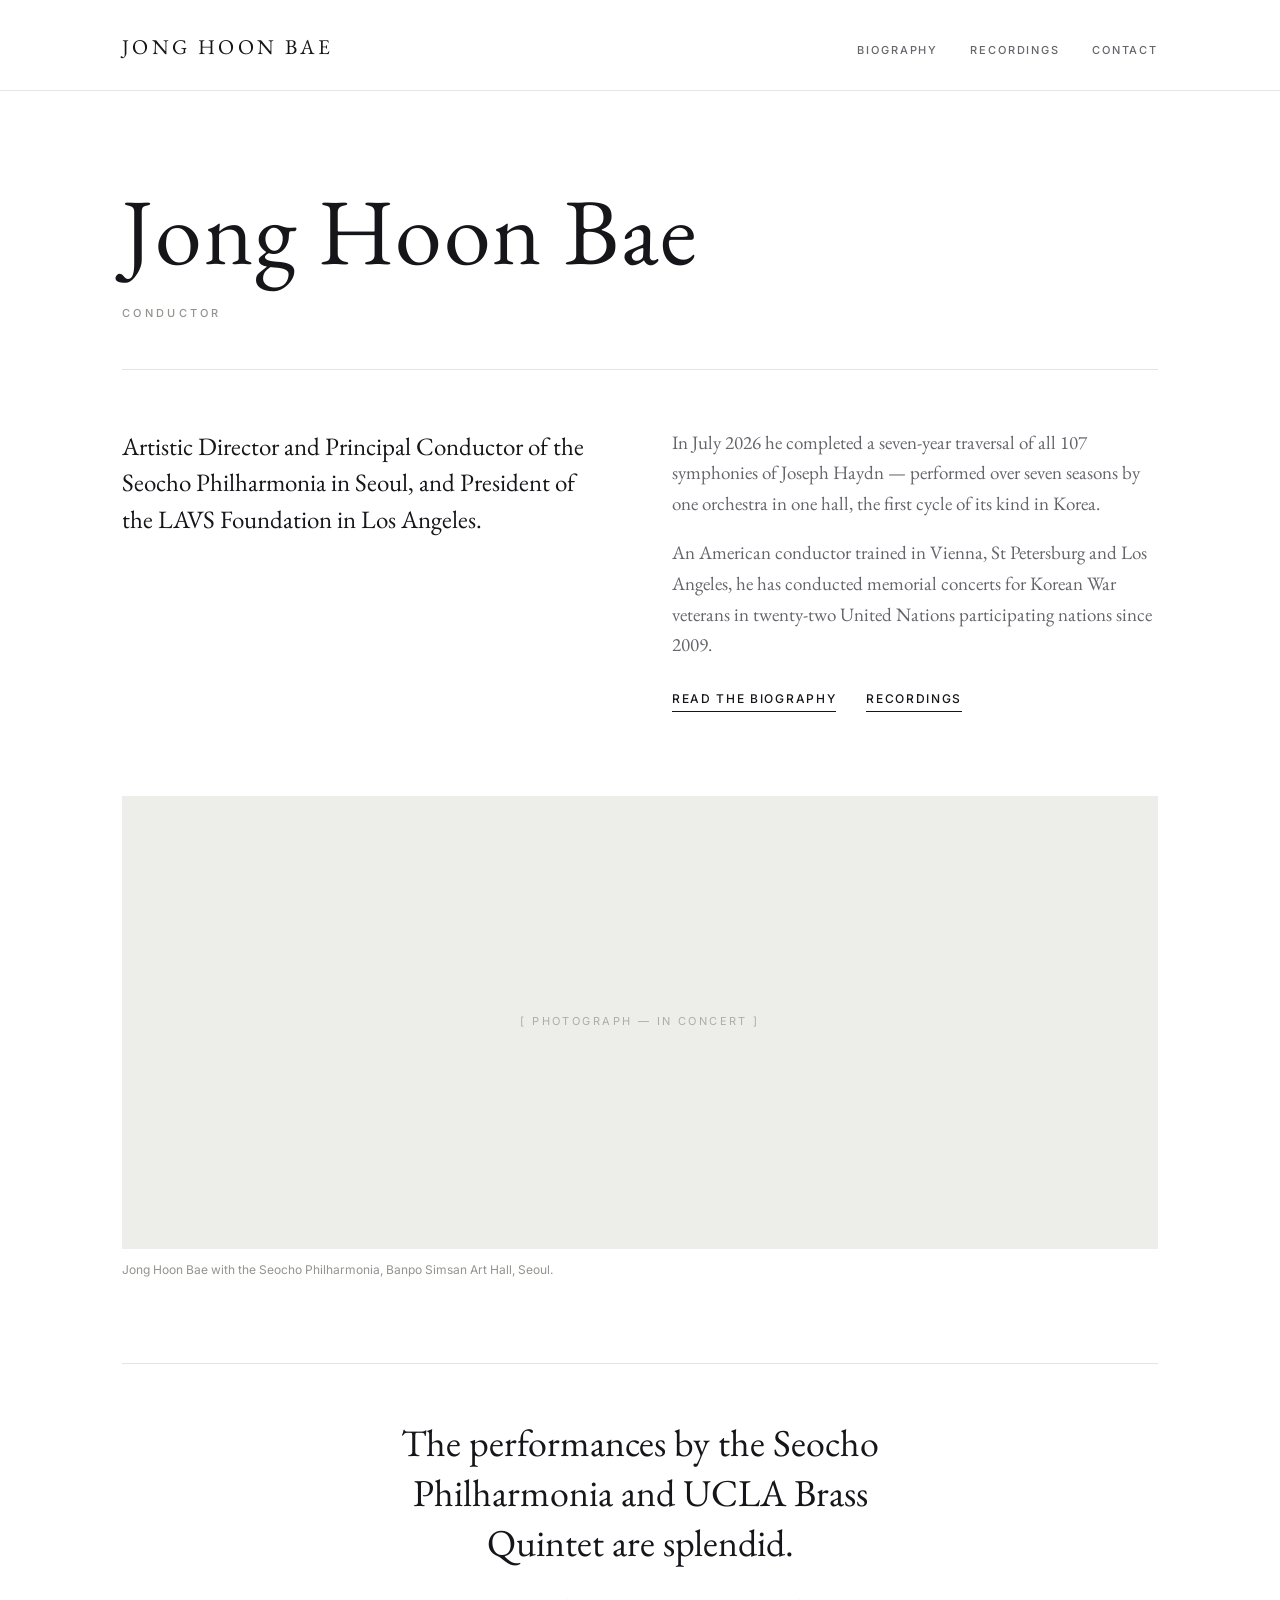
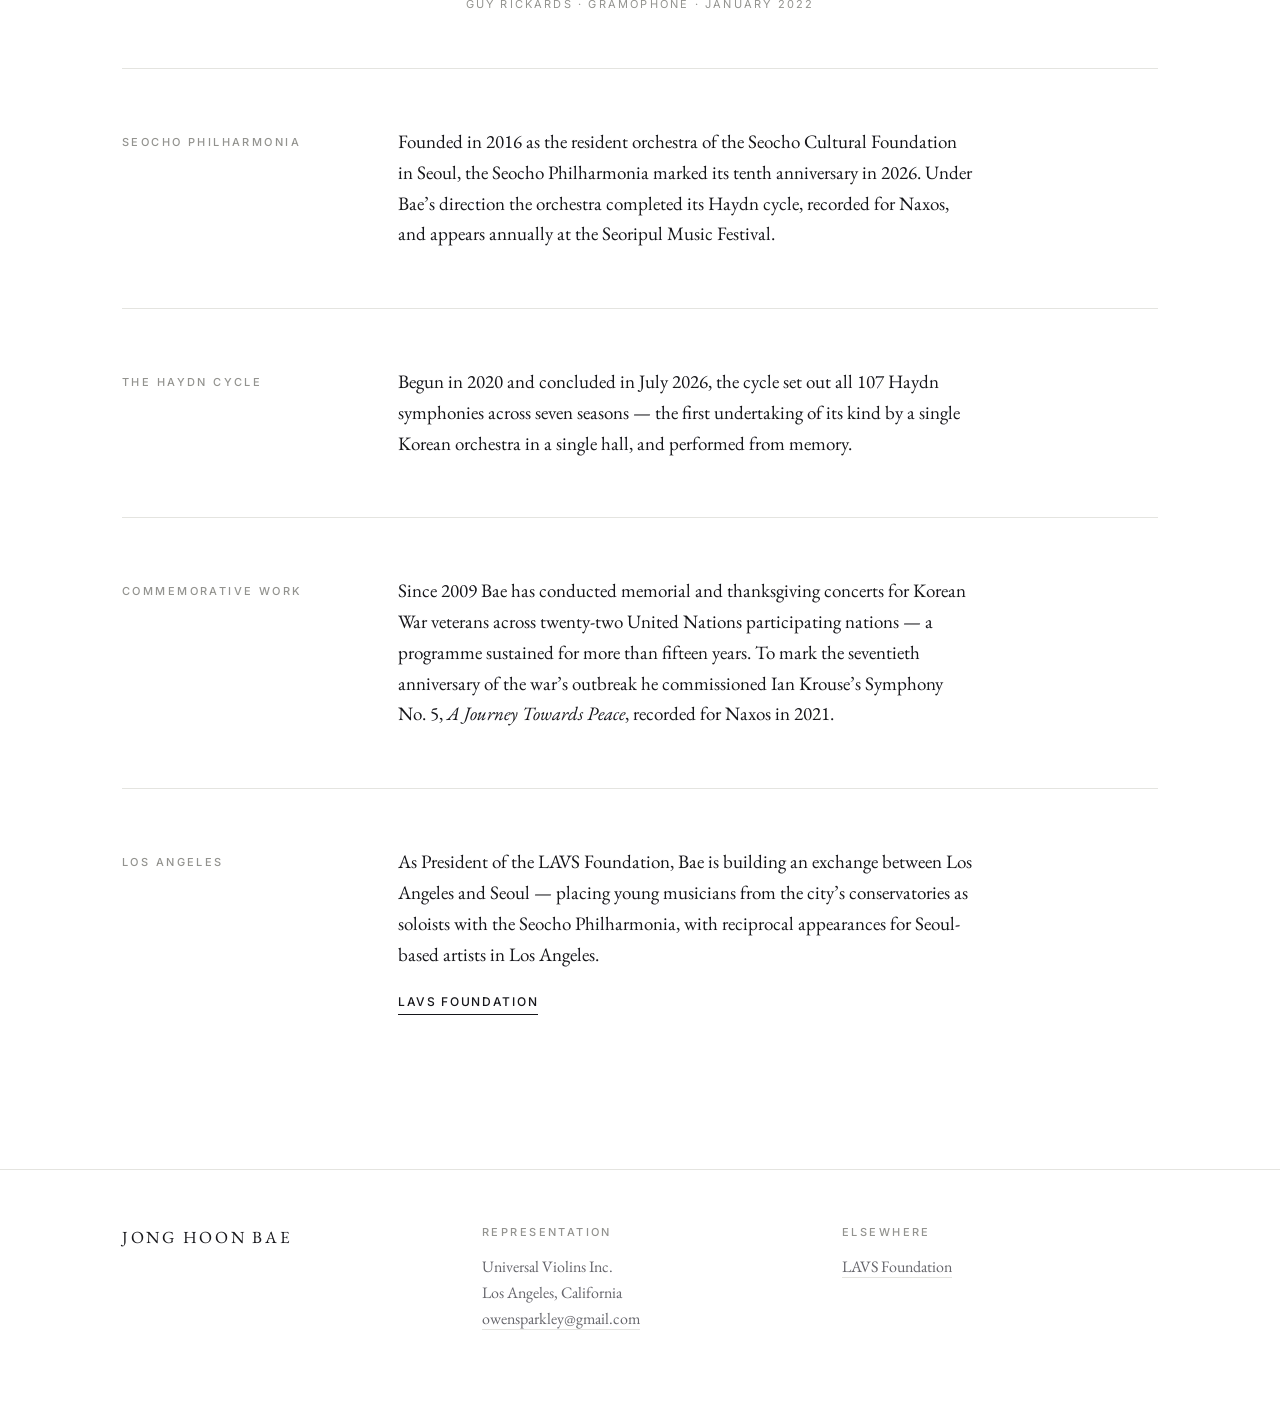
==== index.html @ 4ab8673f "Initial site — home, biography, recordings, contact Co-Authored-By: Claude Opus 5 <noreply@anthropic" ====
<!doctype html>
<html lang="en">
<head>
<meta charset="utf-8">
<meta name="viewport" content="width=device-width, initial-scale=1">
<title>Jong Hoon Bae — Conductor</title>
<meta name="description" content="Jong Hoon Bae is Artistic Director and Principal Conductor of the Seocho Philharmonia in Seoul, and President of the LAVS Foundation in Los Angeles.">
<meta property="og:title" content="Jong Hoon Bae — Conductor">
<meta property="og:description" content="Artistic Director and Principal Conductor of the Seocho Philharmonia.">
<meta property="og:type" content="profile">
<link rel="preconnect" href="https://fonts.gstatic.com" crossorigin>
<link rel="stylesheet" href="https://fonts.googleapis.com/css2?family=EB+Garamond:wght@400;500&family=Inter:wght@400;500&display=swap">
<link rel="stylesheet" href="styles.css">
</head>
<body>

<a class="skip" href="#main">Skip to content</a>

<header class="masthead">
  <div class="wrap masthead__inner">
    <a class="wordmark" href="/">Jong Hoon Bae</a>
    <nav class="nav" id="nav" aria-label="Main">
      <a href="biography.html">Biography</a>
      <a href="recordings.html">Recordings</a>
      <a href="contact.html">Contact</a>
    </nav>
    <button class="navtoggle" id="navtoggle" aria-expanded="false" aria-controls="nav">Menu</button>
  </div>
  <div class="wrap" id="navmobile"></div>
</header>

<main id="main">
  <div class="wrap">

    <div class="opening">
      <h1 class="opening__name">Jong Hoon Bae</h1>
      <p class="opening__role">Conductor</p>
      <div class="opening__line"></div>
    </div>

    <div class="lede">
      <div>
        <p class="lede__statement">Artistic Director and Principal Conductor of the Seocho Philharmonia in Seoul, and President of the LAVS Foundation in Los Angeles.</p>
      </div>
      <div class="lede__body">
        <p>In July 2026 he completed a seven-year traversal of all 107 symphonies of Joseph Haydn &mdash; performed over seven seasons by one orchestra in one hall, the first cycle of its kind in Korea.</p>
        <p>An American conductor trained in Vienna, St&nbsp;Petersburg and Los Angeles, he has conducted memorial concerts for Korean War veterans in twenty-two United Nations participating nations since 2009.</p>
        <div class="links" style="margin-top:28px">
          <a class="link" href="biography.html">Read the biography</a>
          <a class="link" href="recordings.html">Recordings</a>
        </div>
      </div>
    </div>

    <div class="section">
      <div class="plate plate--wide"><span>[ Photograph &mdash; in concert ]</span></div>
      <p class="caption">Jong Hoon Bae with the Seocho Philharmonia, Banpo Simsan Art Hall, Seoul.</p>
    </div>

    <figure class="quote">
      <blockquote>The performances by the Seocho Philharmonia and UCLA Brass Quintet are splendid.</blockquote>
      <figcaption>Guy Rickards &middot; Gramophone &middot; January 2022</figcaption>
    </figure>

    <section class="split" style="border-top:none">
      <p class="split__label">Seocho Philharmonia</p>
      <div class="split__body">
        <p class="measure">Founded in 2016 as the resident orchestra of the Seocho Cultural Foundation in Seoul, the Seocho Philharmonia marked its tenth anniversary in 2026. Under Bae&rsquo;s direction the orchestra completed its Haydn cycle, recorded for Naxos, and appears annually at the Seoripul Music Festival.</p>
      </div>
    </section>

    <section class="split">
      <p class="split__label">The Haydn cycle</p>
      <div class="split__body">
        <p class="measure">Begun in 2020 and concluded in July 2026, the cycle set out all 107 Haydn symphonies across seven seasons &mdash; the first undertaking of its kind by a single Korean orchestra in a single hall, and performed from memory.</p>
      </div>
    </section>

    <section class="split">
      <p class="split__label">Commemorative work</p>
      <div class="split__body">
        <p class="measure">Since 2009 Bae has conducted memorial and thanksgiving concerts for Korean War veterans across twenty-two United Nations participating nations &mdash; a programme sustained for more than fifteen years. To mark the seventieth anniversary of the war&rsquo;s outbreak he commissioned Ian Krouse&rsquo;s Symphony No.&nbsp;5, <em>A Journey Towards Peace</em>, recorded for Naxos in 2021.</p>
      </div>
    </section>

    <section class="split">
      <p class="split__label">Los Angeles</p>
      <div class="split__body">
        <p class="measure">As President of the LAVS Foundation, Bae is building an exchange between Los Angeles and Seoul &mdash; placing young musicians from the city&rsquo;s conservatories as soloists with the Seocho Philharmonia, with reciprocal appearances for Seoul-based artists in Los Angeles.</p>
        <div class="links" style="margin-top:22px">
          <a class="link" href="https://lavsfoundation.org">LAVS Foundation</a>
        </div>
      </div>
    </section>

  </div>
</main>

<footer class="foot">
  <div class="wrap foot__inner">
    <div>
      <div class="foot__mark">Jong Hoon Bae</div>
    </div>
    <div>
      <h4>Representation</h4>
      <address>
        Universal Violins Inc.<br>
        Los Angeles, California<br>
        <a href="mailto:owensparkley@gmail.com">owensparkley@gmail.com</a>
      </address>
    </div>
    <div>
      <h4>Elsewhere</h4>
      <p><a href="https://lavsfoundation.org">LAVS Foundation</a></p>
    </div>
  </div>
</footer>

<script>
(function () {
  var btn = document.getElementById('navtoggle');
  var nav = document.getElementById('nav');
  var slot = document.getElementById('navmobile');
  if (!btn || !nav || !slot) return;
  btn.addEventListener('click', function () {
    var open = btn.getAttribute('aria-expanded') === 'true';
    btn.setAttribute('aria-expanded', String(!open));
    if (open) { nav.classList.remove('nav--open'); nav.style.display = ''; }
    else { slot.appendChild(nav); nav.classList.add('nav--open'); nav.style.display = 'flex'; }
  });
})();
</script>

</body>
</html>
---- styles.css ----
/* Jong Hoon Bae — conductor
   Monochrome editorial. No accent colour by design. */

:root {
  --ink: #16161A;
  --muted: #65656B;
  --faint: #93938F;
  --rule: #E4E4E0;
  --plate: #EDEDE9;
  --bg: #FFFFFF;

  --serif: "EB Garamond", Georgia, "Times New Roman", serif;
  --sans: "Inter", "Helvetica Neue", Helvetica, Arial, sans-serif;

  --gutter: 24px;
  --max: 1180px;
}

@media (min-width: 760px)  { :root { --gutter: 48px; } }
@media (min-width: 1100px) { :root { --gutter: 72px; } }

*, *::before, *::after { box-sizing: border-box; }

html { -webkit-text-size-adjust: 100%; }

body {
  margin: 0;
  background: var(--bg);
  color: var(--ink);
  font-family: var(--serif);
  font-size: 19px;
  line-height: 1.62;
  font-weight: 400;
  -webkit-font-smoothing: antialiased;
}

img { max-width: 100%; display: block; }

a { color: inherit; }

.skip {
  position: absolute; left: -9999px;
  background: var(--ink); color: #fff;
  padding: 12px 18px; font-family: var(--sans); font-size: 13px;
}
.skip:focus { left: 12px; top: 12px; z-index: 100; }

.wrap {
  max-width: var(--max);
  margin: 0 auto;
  padding-left: var(--gutter);
  padding-right: var(--gutter);
}

/* ---------- masthead ---------- */

.masthead {
  border-bottom: 1px solid var(--rule);
  padding: 30px 0 26px;
}

.masthead__inner {
  display: flex;
  align-items: baseline;
  justify-content: space-between;
  gap: 28px;
}

.wordmark {
  font-family: var(--serif);
  font-size: 21px;
  font-weight: 400;
  letter-spacing: 0.16em;
  text-transform: uppercase;
  text-decoration: none;
  white-space: nowrap;
}

.nav {
  display: flex;
  gap: 32px;
  font-family: var(--sans);
  font-size: 11px;
  font-weight: 500;
  letter-spacing: 0.17em;
  text-transform: uppercase;
}

.nav a {
  text-decoration: none;
  color: var(--muted);
  padding-bottom: 3px;
  border-bottom: 1px solid transparent;
  transition: color .15s ease, border-color .15s ease;
}
.nav a:hover { color: var(--ink); border-bottom-color: var(--ink); }
.nav a[aria-current="page"] { color: var(--ink); border-bottom-color: var(--ink); }

.navtoggle {
  display: none;
  background: none;
  border: 1px solid var(--rule);
  padding: 9px 14px;
  font-family: var(--sans);
  font-size: 11px;
  font-weight: 500;
  letter-spacing: 0.16em;
  text-transform: uppercase;
  color: var(--ink);
  cursor: pointer;
}

#navmobile:empty { display: none; }
#navmobile { padding-top: 18px; }

.nav--open {
  flex-direction: column;
  gap: 16px;
  align-items: flex-start;
  padding-bottom: 8px;
}

@media (max-width: 859px) {
  .nav { display: none; }
  .navtoggle { display: block; }
  .nav--open { display: flex !important; }
}

/* ---------- hero / title block ---------- */

.opening {
  padding: 92px 0 0;
}

.opening__name {
  font-family: var(--serif);
  font-weight: 400;
  font-size: clamp(42px, 8.2vw, 94px);
  line-height: 1.02;
  letter-spacing: 0.015em;
  margin: 0;
}

.opening__role {
  font-family: var(--sans);
  font-size: 11px;
  font-weight: 500;
  letter-spacing: 0.3em;
  text-transform: uppercase;
  color: var(--faint);
  margin: 26px 0 0;
}

.opening__line {
  margin-top: 46px;
  border-top: 1px solid var(--rule);
}

/* ---------- plate (image placeholder / image) ---------- */

.plate {
  background: var(--plate);
  aspect-ratio: 3 / 2;
  display: flex;
  align-items: center;
  justify-content: center;
  overflow: hidden;
}

.plate img { width: 100%; height: 100%; object-fit: cover; }

.plate span {
  font-family: var(--sans);
  font-size: 11px;
  letter-spacing: 0.22em;
  text-transform: uppercase;
  color: #ADADA8;
}

.plate--portrait { aspect-ratio: 4 / 5; }
.plate--wide { aspect-ratio: 16 / 7; }

.caption {
  font-family: var(--sans);
  font-size: 12px;
  line-height: 1.5;
  color: var(--faint);
  margin: 12px 0 0;
}

/* ---------- lede ---------- */

.lede {
  display: grid;
  grid-template-columns: 1fr 1fr;
  gap: 64px;
  padding: 58px 0 0;
  align-items: start;
}

.lede__statement {
  font-size: 25px;
  line-height: 1.46;
  margin: 0;
}

.lede__body p { margin: 0 0 18px; color: var(--muted); }
.lede__body p:last-child { margin-bottom: 0; }

@media (max-width: 899px) {
  .lede { grid-template-columns: 1fr; gap: 34px; }
  .lede__statement { font-size: 22px; }
}

/* ---------- generic section ---------- */

.section { padding: 84px 0 0; }

.section--rule { border-top: 1px solid var(--rule); margin-top: 84px; padding-top: 58px; }

.eyebrow {
  font-family: var(--sans);
  font-size: 11px;
  font-weight: 500;
  letter-spacing: 0.28em;
  text-transform: uppercase;
  color: var(--faint);
  margin: 0 0 30px;
}

h2 {
  font-family: var(--serif);
  font-weight: 400;
  font-size: 34px;
  line-height: 1.2;
  margin: 0 0 26px;
}

h3 {
  font-family: var(--serif);
  font-weight: 500;
  font-size: 21px;
  line-height: 1.3;
  margin: 0 0 8px;
}

p { margin: 0 0 20px; }

/* two-column: label left, body right */

.split {
  display: grid;
  grid-template-columns: 220px 1fr;
  gap: 56px;
  padding: 58px 0;
  border-top: 1px solid var(--rule);
  align-items: start;
}

.split__label {
  font-family: var(--sans);
  font-size: 11px;
  font-weight: 500;
  letter-spacing: 0.22em;
  text-transform: uppercase;
  color: var(--faint);
  margin: 7px 0 0;
}

.split__body > :last-child { margin-bottom: 0; }

.split__body .measure { max-width: 64ch; }

@media (max-width: 899px) {
  .split { grid-template-columns: 1fr; gap: 20px; padding: 42px 0; }
}

/* ---------- plain lists (monograph style) ---------- */

.plainlist { list-style: none; margin: 0; padding: 0; }

.plainlist li {
  display: grid;
  grid-template-columns: 110px 1fr;
  gap: 22px;
  padding: 13px 0;
  border-bottom: 1px solid var(--rule);
}

.plainlist li:first-child { border-top: 1px solid var(--rule); }

.plainlist .yr {
  font-family: var(--sans);
  font-size: 12px;
  letter-spacing: 0.08em;
  color: var(--faint);
  padding-top: 5px;
}

@media (max-width: 599px) {
  .plainlist li { grid-template-columns: 1fr; gap: 3px; }
  .plainlist .yr { padding-top: 0; }
}

/* ---------- pull quote ---------- */

.quote {
  border-top: 1px solid var(--rule);
  border-bottom: 1px solid var(--rule);
  margin: 84px 0 0;
  padding: 54px 0;
  text-align: center;
}

.quote blockquote {
  margin: 0 auto;
  max-width: 30ch;
  font-size: clamp(26px, 3.6vw, 38px);
  line-height: 1.32;
  font-weight: 400;
}

.quote figcaption {
  font-family: var(--sans);
  font-size: 11px;
  letter-spacing: 0.2em;
  text-transform: uppercase;
  color: var(--faint);
  margin-top: 28px;
}

/* ---------- record card ---------- */

.record {
  display: grid;
  grid-template-columns: 300px 1fr;
  gap: 52px;
  align-items: start;
}

.record .plate { aspect-ratio: 1 / 1; }

.record__meta {
  font-family: var(--sans);
  font-size: 12px;
  line-height: 1.9;
  color: var(--muted);
  margin: 26px 0 0;
}

.record__meta b { font-weight: 500; color: var(--ink); }

@media (max-width: 759px) {
  .record { grid-template-columns: 1fr; gap: 28px; }
}

/* ---------- link ---------- */

.link {
  font-family: var(--sans);
  font-size: 12px;
  font-weight: 500;
  letter-spacing: 0.14em;
  text-transform: uppercase;
  text-decoration: none;
  border-bottom: 1px solid var(--ink);
  padding-bottom: 2px;
  display: inline-block;
  transition: opacity .15s ease;
}
.link:hover { opacity: .55; }

.links { display: flex; flex-wrap: wrap; gap: 30px; margin-top: 8px; }

/* ---------- footer ---------- */

.foot {
  border-top: 1px solid var(--rule);
  margin-top: 96px;
  padding: 54px 0 70px;
}

.foot__inner {
  display: grid;
  grid-template-columns: 1fr 1fr 1fr;
  gap: 44px;
  align-items: start;
}

.foot__mark {
  font-size: 17px;
  letter-spacing: 0.16em;
  text-transform: uppercase;
}

.foot h4 {
  font-family: var(--sans);
  font-size: 11px;
  font-weight: 500;
  letter-spacing: 0.22em;
  text-transform: uppercase;
  color: var(--faint);
  margin: 0 0 12px;
}

.foot p, .foot address {
  font-size: 16px;
  line-height: 1.65;
  color: var(--muted);
  margin: 0;
  font-style: normal;
}

.foot a { color: var(--muted); text-decoration: none; border-bottom: 1px solid var(--rule); }
.foot a:hover { color: var(--ink); border-bottom-color: var(--ink); }

@media (max-width: 859px) {
  .foot__inner { grid-template-columns: 1fr; gap: 32px; }
}
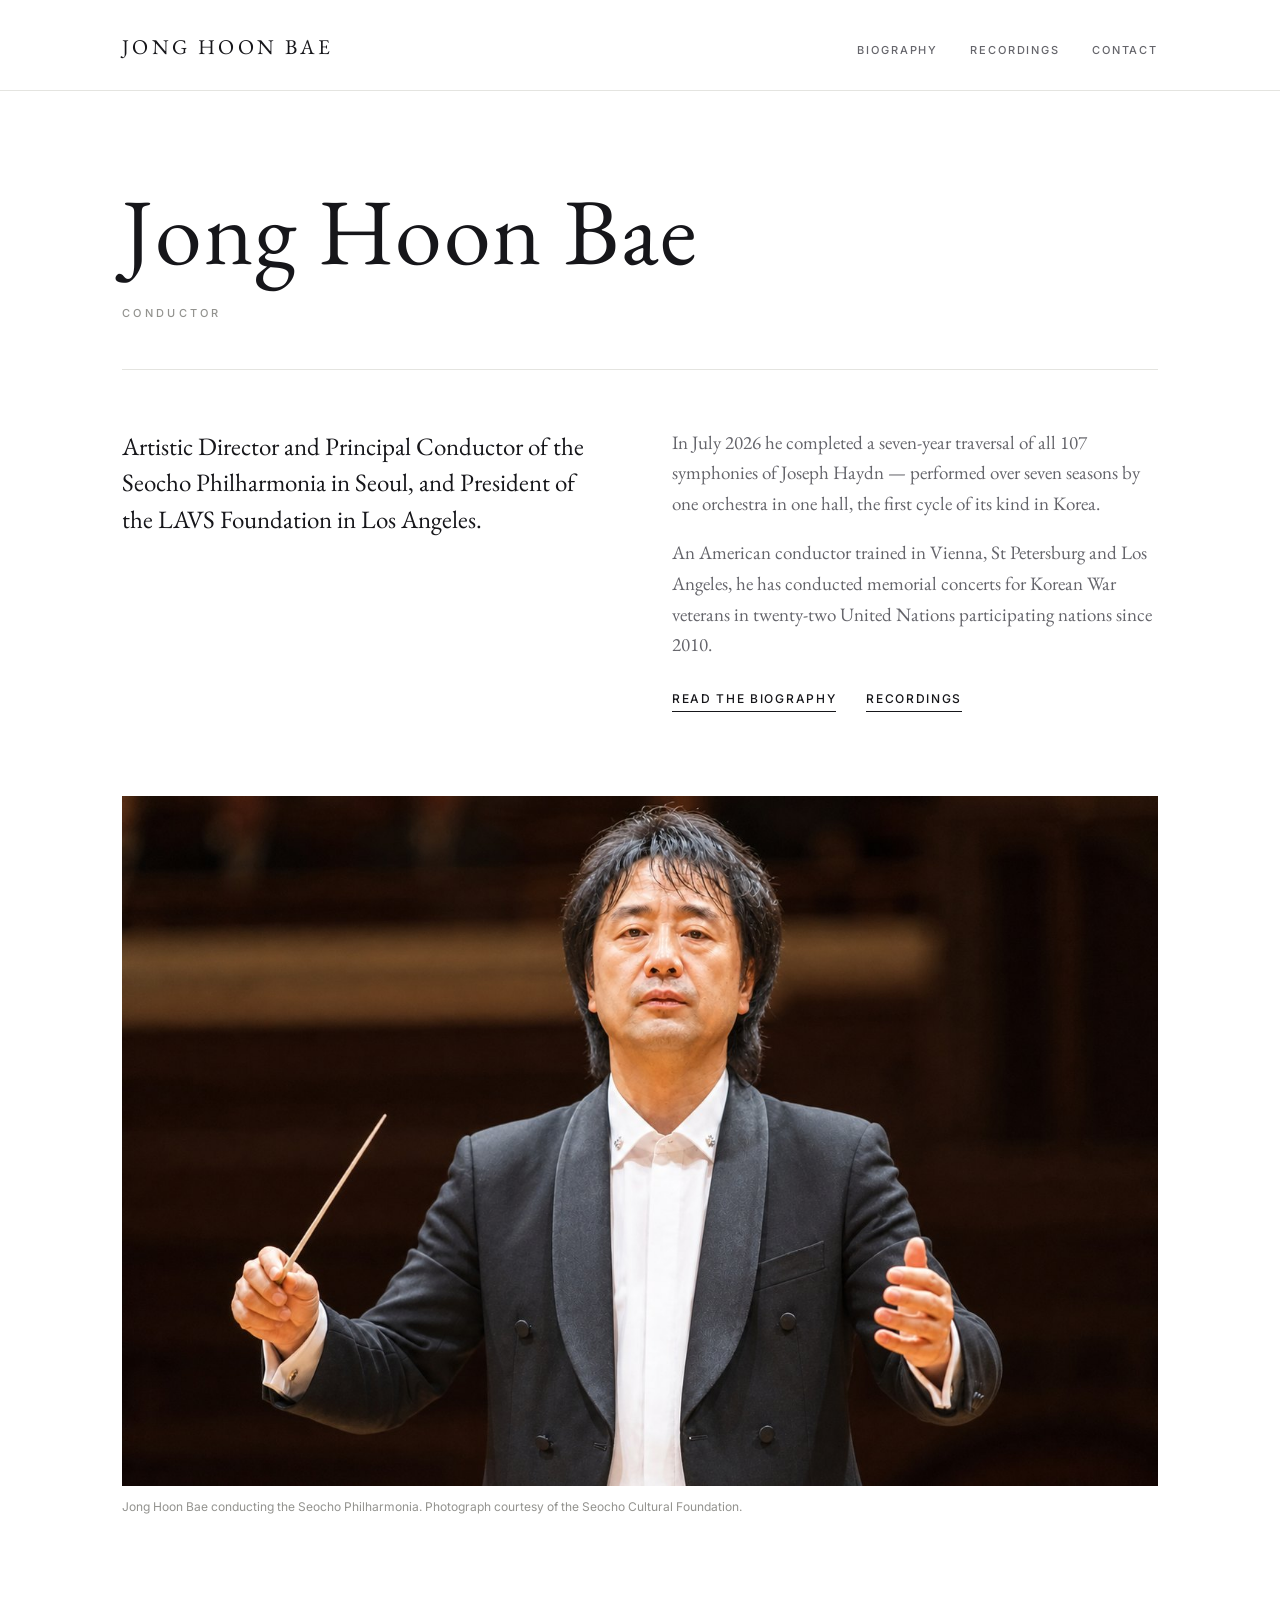
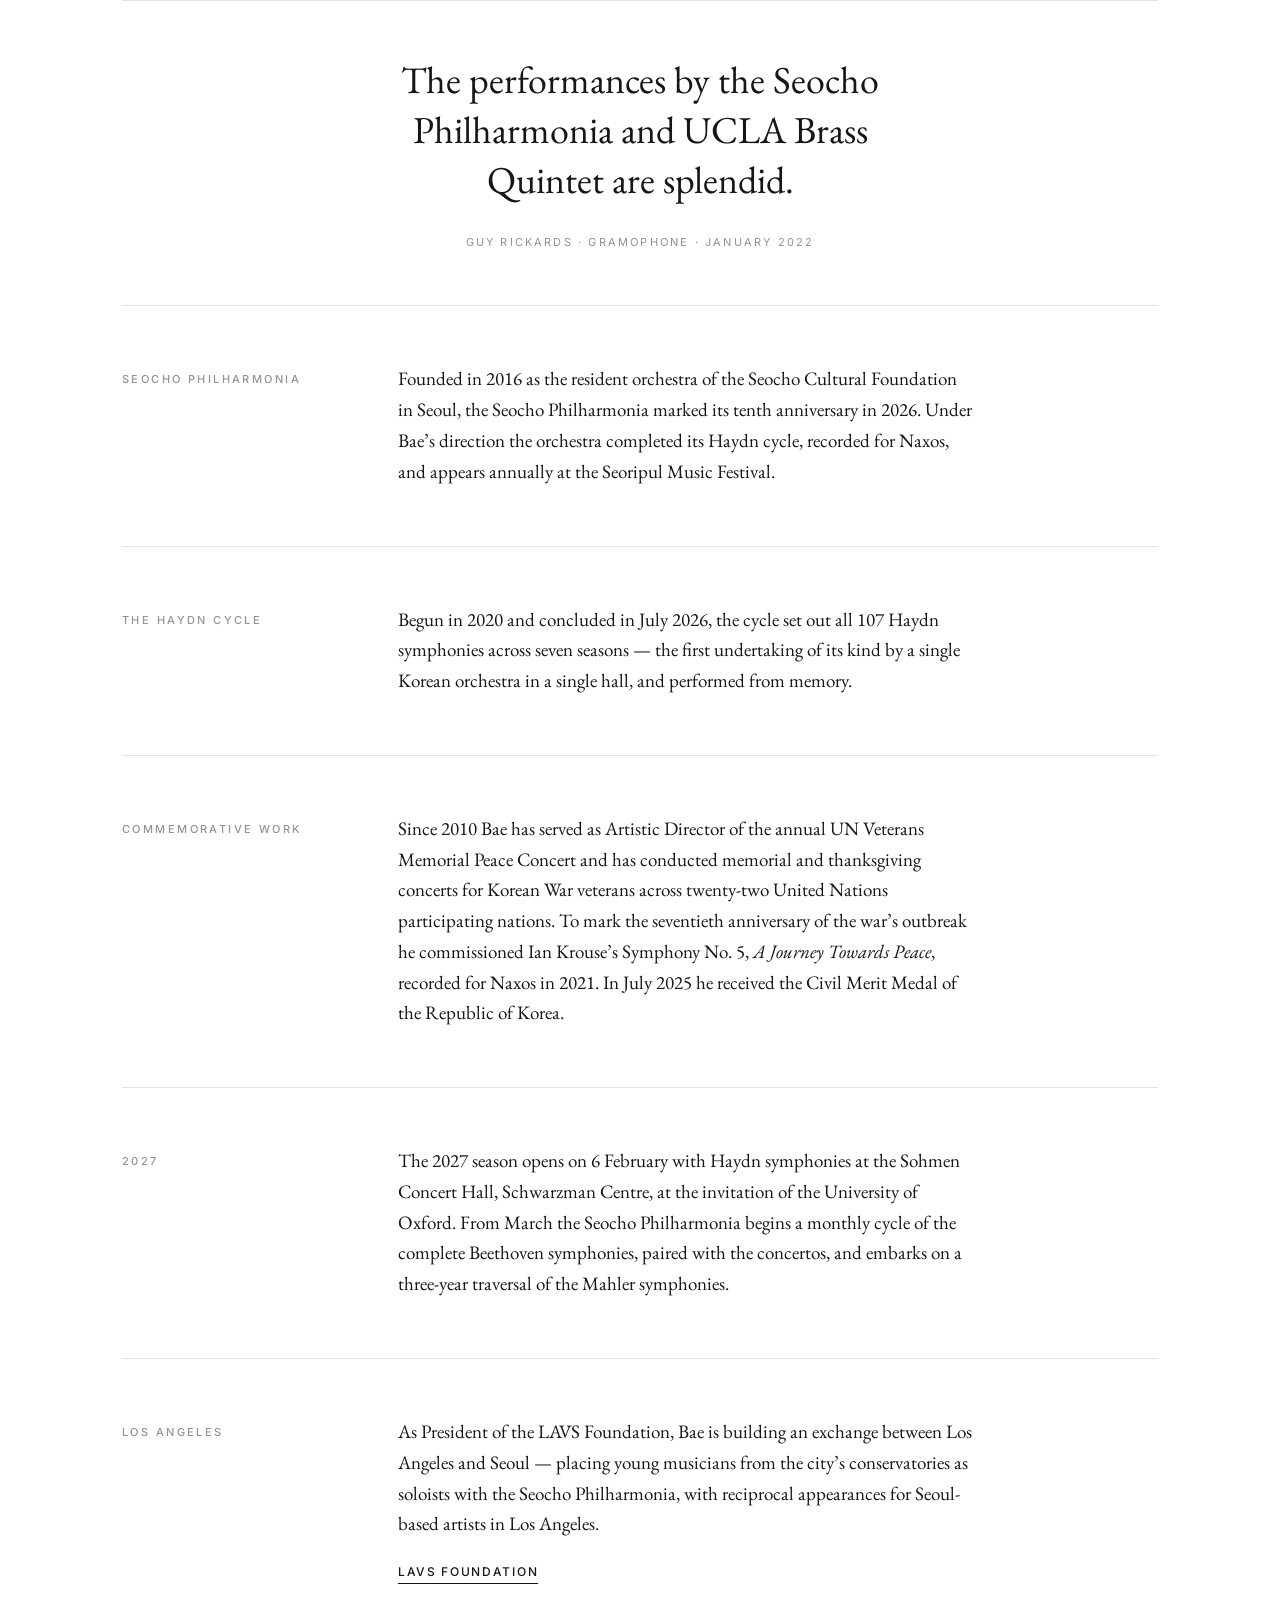
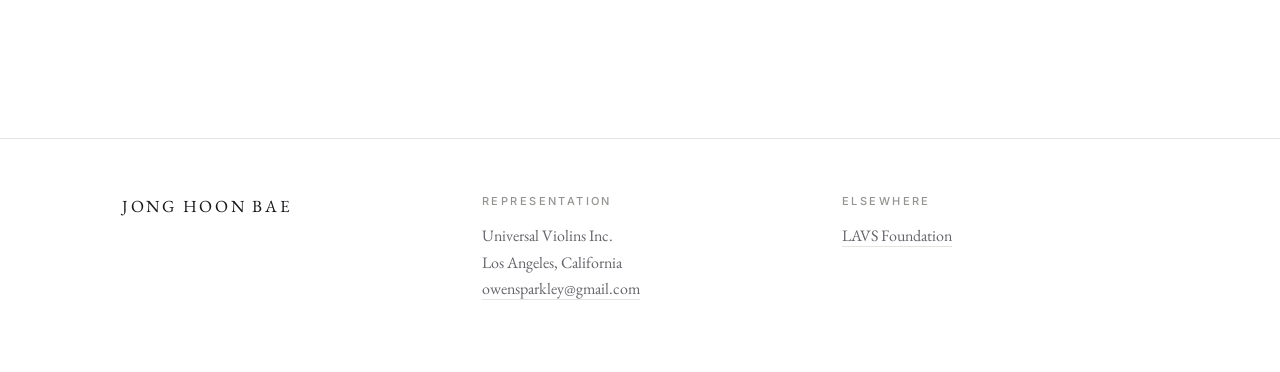
==== commit f08457df: "Update biography, recordings and photographs from verified October 2026 material - Verified dates: V" ====
--- a/index.html
+++ b/index.html
@@ -44,7 +44,7 @@
       </div>
       <div class="lede__body">
         <p>In July 2026 he completed a seven-year traversal of all 107 symphonies of Joseph Haydn &mdash; performed over seven seasons by one orchestra in one hall, the first cycle of its kind in Korea.</p>
-        <p>An American conductor trained in Vienna, St&nbsp;Petersburg and Los Angeles, he has conducted memorial concerts for Korean War veterans in twenty-two United Nations participating nations since 2009.</p>
+        <p>An American conductor trained in Vienna, St&nbsp;Petersburg and Los Angeles, he has conducted memorial concerts for Korean War veterans in twenty-two United Nations participating nations since 2010.</p>
         <div class="links" style="margin-top:28px">
           <a class="link" href="biography.html">Read the biography</a>
           <a class="link" href="recordings.html">Recordings</a>
@@ -53,8 +53,12 @@
     </div>
 
     <div class="section">
-      <div class="plate plate--wide"><span>[ Photograph &mdash; in concert ]</span></div>
-      <p class="caption">Jong Hoon Bae with the Seocho Philharmonia, Banpo Simsan Art Hall, Seoul.</p>
+      <div class="plate"><img src="images/concert-bae-900.jpg"
+           srcset="images/concert-bae-900.jpg 900w, images/concert-bae-1400.jpg 1400w"
+           sizes="(min-width: 1180px) 1036px, 92vw"
+           width="1400" height="933"
+           alt="Jong Hoon Bae conducting"></div>
+      <p class="caption">Jong Hoon Bae conducting the Seocho Philharmonia. Photograph courtesy of the Seocho Cultural Foundation.</p>
     </div>
 
     <figure class="quote">
@@ -79,7 +83,14 @@
     <section class="split">
       <p class="split__label">Commemorative work</p>
       <div class="split__body">
-        <p class="measure">Since 2009 Bae has conducted memorial and thanksgiving concerts for Korean War veterans across twenty-two United Nations participating nations &mdash; a programme sustained for more than fifteen years. To mark the seventieth anniversary of the war&rsquo;s outbreak he commissioned Ian Krouse&rsquo;s Symphony No.&nbsp;5, <em>A Journey Towards Peace</em>, recorded for Naxos in 2021.</p>
+        <p class="measure">Since 2010 Bae has served as Artistic Director of the annual UN Veterans Memorial Peace Concert and has conducted memorial and thanksgiving concerts for Korean War veterans across twenty-two United Nations participating nations. To mark the seventieth anniversary of the war&rsquo;s outbreak he commissioned Ian Krouse&rsquo;s Symphony No.&nbsp;5, <em>A Journey Towards Peace</em>, recorded for Naxos in 2021. In July 2025 he received the Civil Merit Medal of the Republic of Korea.</p>
+      </div>
+    </section>
+
+    <section class="split">
+      <p class="split__label">2027</p>
+      <div class="split__body">
+        <p class="measure">The 2027 season opens on 6 February with Haydn symphonies at the Sohmen Concert Hall, Schwarzman Centre, at the invitation of the University of Oxford. From March the Seocho Philharmonia begins a monthly cycle of the complete Beethoven symphonies, paired with the concertos, and embarks on a three-year traversal of the Mahler symphonies.</p>
       </div>
     </section>
 
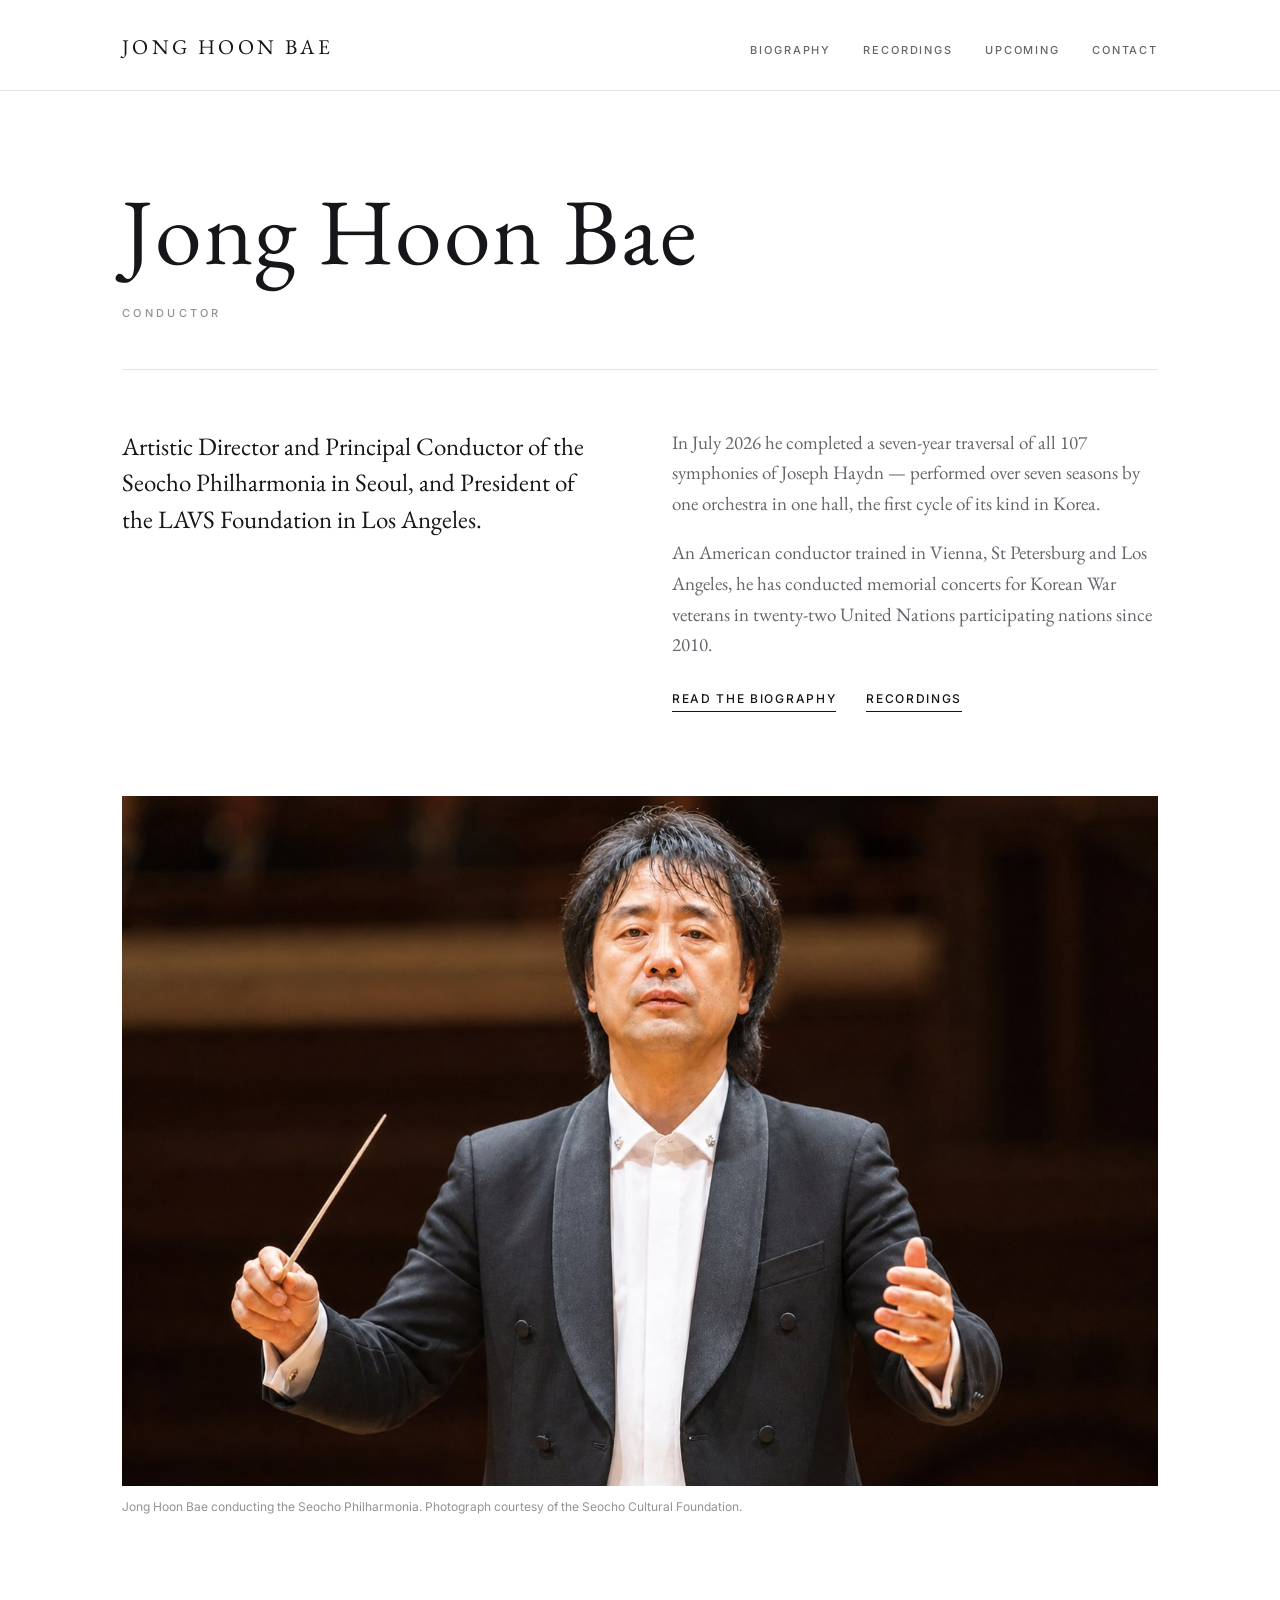
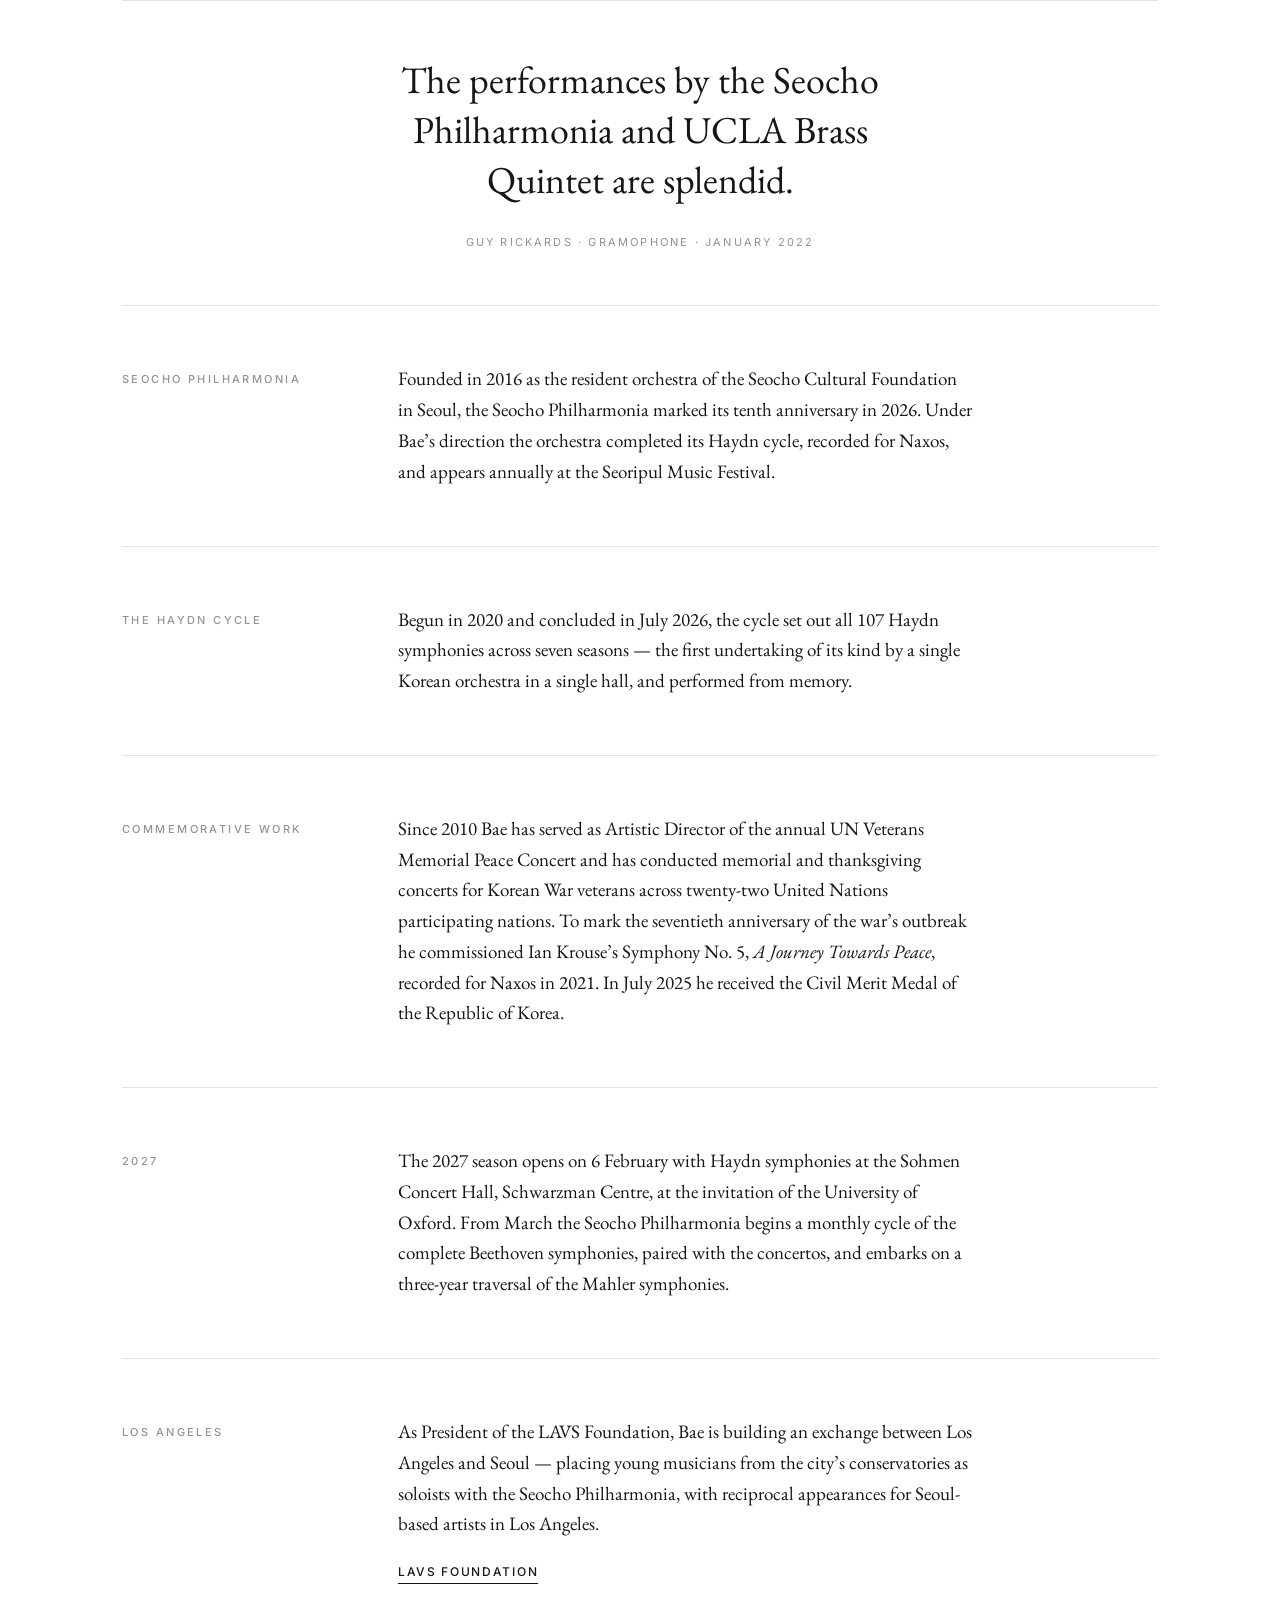
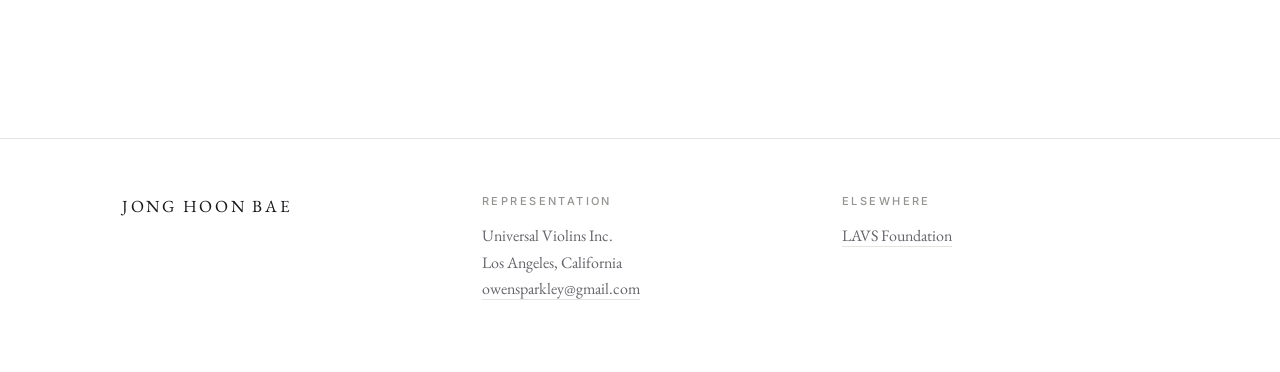
==== commit ed9e4529: "Add Upcoming page; Krouse portrait in black and white Co-Authored-By: Claude Fable 5.1 <noreply@anth" ====
--- a/index.html
+++ b/index.html
@@ -22,6 +22,7 @@
     <nav class="nav" id="nav" aria-label="Main">
       <a href="biography.html">Biography</a>
       <a href="recordings.html">Recordings</a>
+      <a href="upcoming.html">Upcoming</a>
       <a href="contact.html">Contact</a>
     </nav>
     <button class="navtoggle" id="navtoggle" aria-expanded="false" aria-controls="nav">Menu</button>
